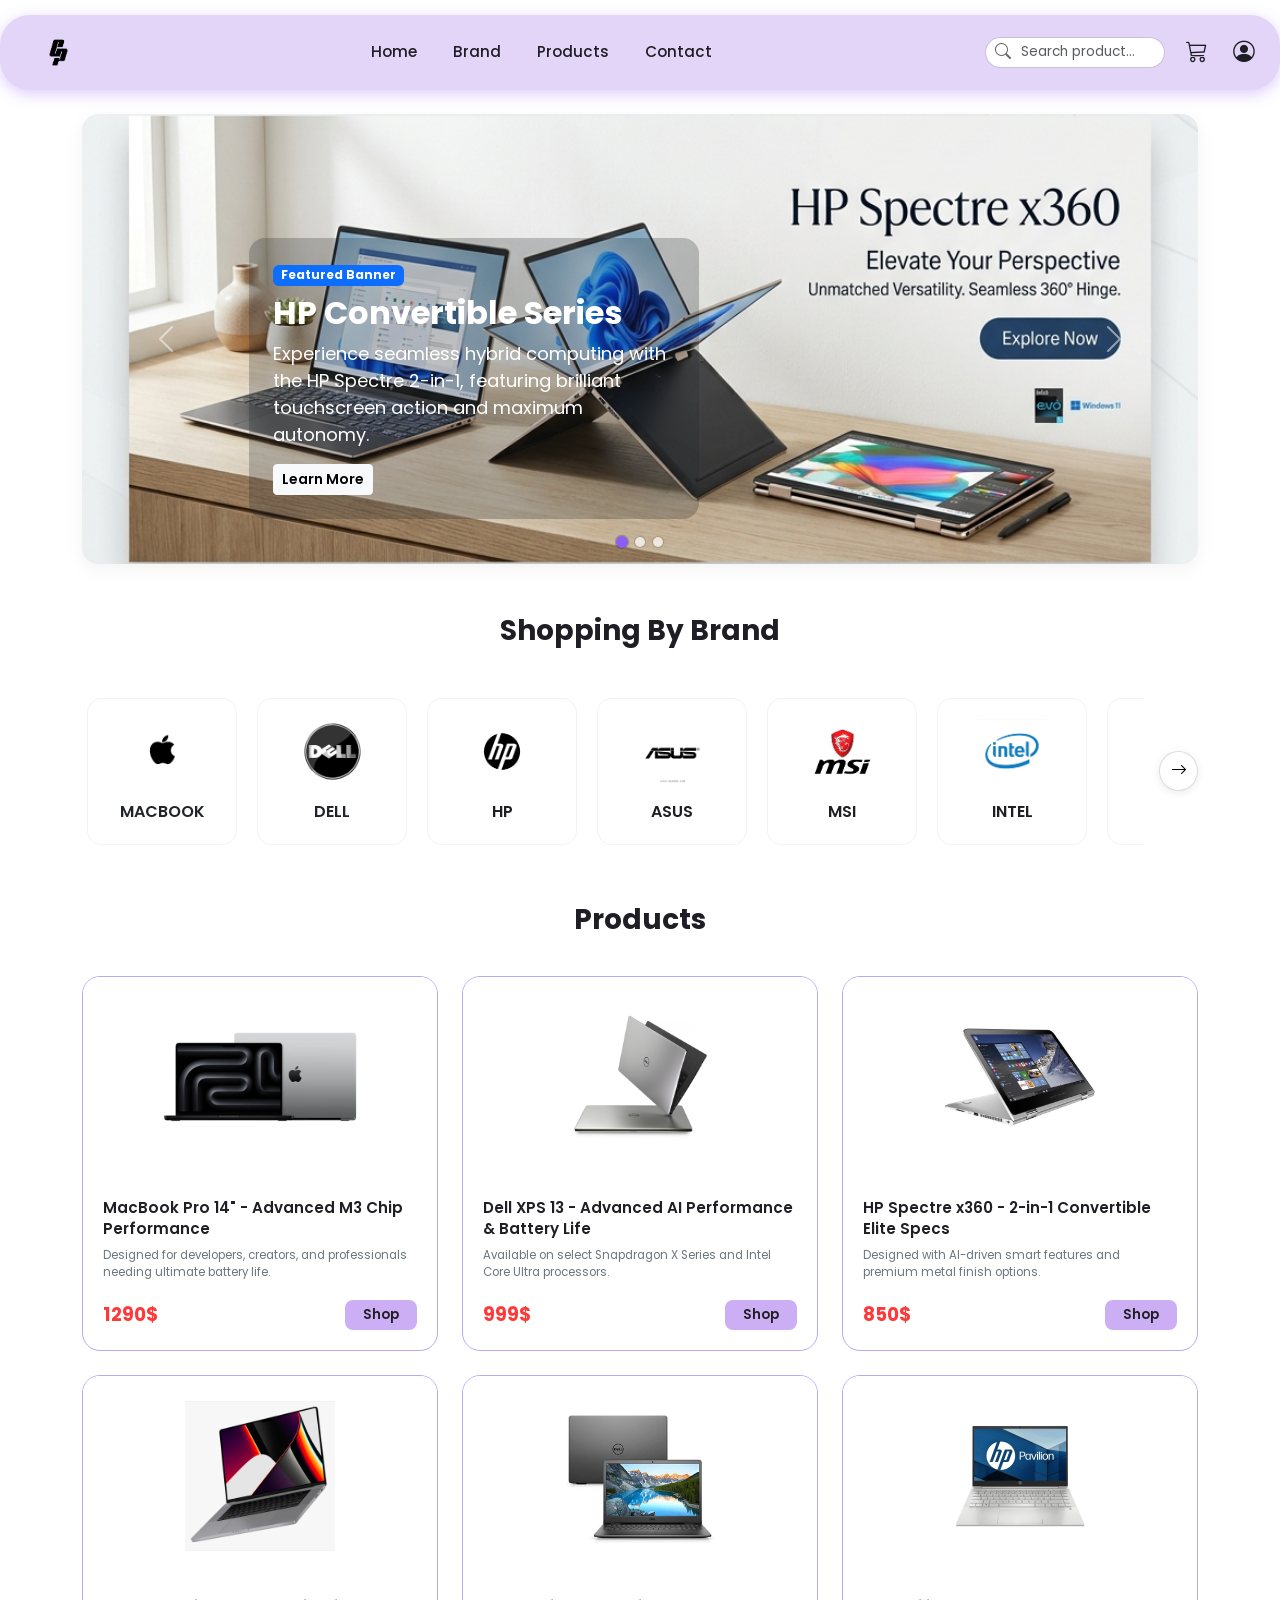
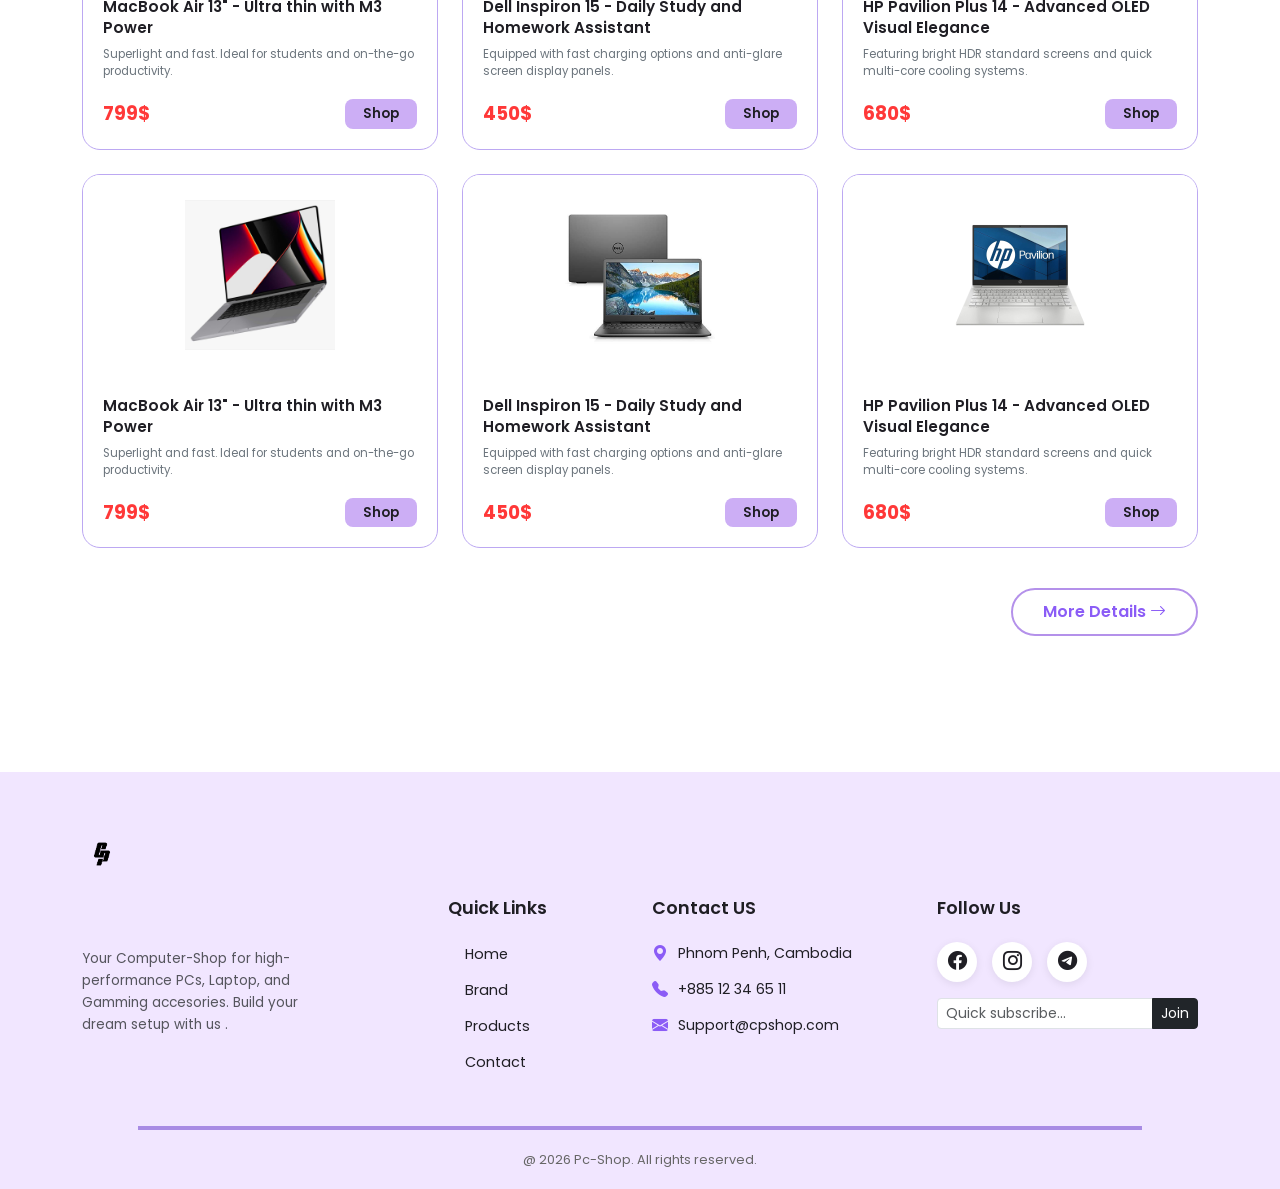
==== index.html @ ff24ab0b "frist update" ====
<!DOCTYPE html>
<html lang="en">
<head>
  <meta charset="UTF-8">
  <meta name="viewport" content="width=device-width, initial-scale=1.0">
  <title>CP-Shop </title>
  <!-- SEO Meta Tags -->
  <meta name="description" content="Shop high-performance MacBooks, Dell, and HP laptops at CP-Shop in Cambodia. Build your dream setup today with premium quality and delivery.">
  <link href="https://cdn.jsdelivr.net/npm/bootstrap@5.3.3/dist/css/bootstrap.min.css" rel="stylesheet">
  <link href="https://cdn.jsdelivr.net/npm/bootstrap-icons@1.11.3/font/bootstrap-icons.min.css" rel="stylesheet">
  <link rel="stylesheet" href="style.css">
</head>
<body>

  <!-- TOAST NOTIFICATION FOR SHOPPING CART -->
  <div id="cart-toast">💻 Item added to your cart!</div>

  <div class="container py-2">
    <header class="navbar navbar-expand-lg navbar-light custom-header fixed-top">
     <!-- Logo -->
     <a class="navbar-brand ms-3" href="index.html">
      <img src="images/logo.png" alt="CP-Shop Logo" width="45" height="45">
    </a>
        <!-- Responsive Toggle Button -->
        <button class="navbar-toggler" type="button" data-bs-toggle="collapse" data-bs-target="#navbarText" aria-controls="navbarText" aria-expanded="false" aria-label="Toggle navigation">
          <span class="navbar-toggler-icon"></span>
        </button>

        <!-- Navbar  -->
        <div class="collapse navbar-collapse justify-content-center" id="navbarText">
          <ul class="navbar-nav mb-2 mb-lg-0 gap-1">
            <li class="nav-item">
              <a class="nav-link active" aria-current="page" href="#" id="nav-home">Home</a>
            </li>
            <li class="nav-item">
              <a class="nav-link" href="#categories-section" id="nav-brand">Brand</a>
            </li>
            <li class="nav-item">
              <a class="nav-link" href="product-page.html" id="nav-products">Products</a>
            </li>
            <li class="nav-item">
              <a class="nav-link" href="contact.html" id="nav-contact">Contact</a>
            </li>
          </ul>
        </div>

        <div class="d-flex align-items-center gap-3">
          <div class="search-container d-none d-sm-block">
            <button class="search-icon-btn" aria-label="Submit Search">
              <i class="bi bi-search"></i>
            </button>
            <input type="text" class="form-control search-input" id="search-input" placeholder="Search product..." aria-label="Search">
          </div>
          

          <div class="icon-actions">
            <button class="action-btn" id="btn-cart" aria-label="Shopping Cart">
              <i class="bi bi-cart3"></i>
              <span id="cart-badge" class="cart-badge d-none">0</span>
            </button>
            
            <button class="action-btn" id="btn-profile" aria-label="User Profile">
              <i class="bi bi-person-circle"></i>
            </button>
          </div>
        </div>
      </div>
    </header>
  </div>

  <!-- HERO BANNER CAROUSEL -->
  <main class="container py-2">
    <section class="banner-section">
      <div id="heroCarousel" class="carousel slide" data-bs-ride="carousel" data-bs-interval="4000">
        <!-- Indictors -->
        <div class="carousel-indicators">
          <button type="button" data-bs-target="#heroCarousel" data-bs-slide-to="0" class="active" aria-current="true" aria-label="Slide 1"></button>
          <button type="button" data-bs-target="#heroCarousel" data-bs-slide-to="1" aria-label="Slide 2"></button>
          <button type="button" data-bs-target="#heroCarousel" data-bs-slide-to="2" aria-label="Slide 3"></button>
        </div>
        
        <!-- Slides -->
        <div class="carousel-inner">
          <div class="carousel-item active">
            <img src="images/banner_hp.png" class="d-block w-100" alt="HP Spectre Convertible Laptop Banner">
            <div class="carousel-caption d-none d-md-block text-start bg-dark bg-opacity-25 p-4 rounded-4" style="max-width: 450px; bottom: 10%;">
              <span class="badge bg-primary mb-2">Featured Banner</span>
              <h2 class="fw-bold">HP Convertible Series</h2>
              <p>Experience seamless hybrid computing with the HP Spectre 2-in-1, featuring brilliant touchscreen action and maximum autonomy.</p>
              <a href="#products-section" class="btn btn-light btn-sm fw-semibold">Learn More</a>
            </div>
          </div>
          <div class="carousel-item">
            <img src="images/banner_macbook.jpg" class="d-block w-100 bg-light" alt="Apple MacBook Pro Banner">
            <div class="carousel-caption d-none d-md-block text-start bg-dark bg-opacity-25 p-4 rounded-4" style="max-width: 450px; left: 10%; bottom: 10%;">
              <span class="badge bg-primary mb-2">Creative Powerhouse</span>
              <h2 class="fw-bold">MacBook Pro M3</h2>
              <p>Built for elite coding performance, machine learning, and breathtaking visual fidelity in graphic design workspaces.</p>
              <a href="#products-section" class="btn btn-light btn-sm fw-semibold">Browse Models</a>
            </div>
          </div>
          <div class="carousel-item">
            <img src="images/banner_dell.jpg" class="d-block w-100 bg-light" alt="Dell XPS Premium Banner">
            <div class="carousel-caption d-none d-md-block text-start bg-dark bg-opacity-25 p-4 rounded-4" style="max-width: 450px; left: 10%; bottom: 10%;">
              <span class="badge bg-primary mb-2">Business Excellence</span>
              <h2 class="fw-bold">Dell XPS Advanced</h2>
              <p>InfinityEdge screens, elite aluminum chassis construction, and security keys optimized for fast corporate management workloads.</p>
              <a href="#products-section" class="btn btn-light btn-sm fw-semibold">Explore Dell</a>
            </div>
          </div>
        </div>
        
        <!-- Controls -->
        <button class="carousel-control-prev" type="button" data-bs-target="#heroCarousel" data-bs-slide="prev">
          <span class="carousel-control-prev-icon" aria-hidden="true"></span>
          <span class="visually-hidden">Previous</span>
        </button>
        <button class="carousel-control-next" type="button" data-bs-target="#heroCarousel" data-bs-slide="next">
          <span class="carousel-control-next-icon" aria-hidden="true"></span>
          <span class="visually-hidden">Next</span>
        </button>
      </div>
    </section>

    <!-- SHOP BY CATEGORY SECTION -->
    <section class="my-5" id="categories-section">
      <h3 class="section-title">Shopping By Brand</h3>
      
      <div class="d-flex align-items-center justify-content-between position-relative">
        <div class="categories-container w-100" id="categories-container">
          <a href="macbook.html" class="text-decoration-none text-dark">
            <div class="category-card" data-category="macbook" id="category-macbook">
                <img src="images/maclogo.jpg" alt="MacBook Category">
                <div class="fw-semibold mt-1">MACBOOK</div>
            </div>
          </a>
          
          <a href="dell.html" class="text-decoration-none text-dark">
          <div class="category-card" data-category="dell" id="category-dell">
            <img src="images/delllogo.jpg" alt="Dell Category">
            <div class="fw-semibold mt-1">DELL</div>
          </div>
          </a>

          
          <div class="category-card" data-category="hp" id="category-hp">
            <img src="images/hplogo.jpg" alt="HP Category">
            <div class="fw-semibold mt-1">HP</div>
          </div>
          <div class="category-card" data-category="dell" id="category-dell">
            <img src="images/asuslogo.jpg" alt="Dell Category">
            <div class="fw-semibold mt-1">ASUS</div>
          </div>
          <div class="category-card" data-category="hp" id="category-hp">
            <img src="images/msilogo.jpg" alt="HP Category">
            <div class="fw-semibold mt-1">MSI</div>
          </div>
          <div class="category-card" data-category="dell" id="category-dell">
            <img src="images/intellogo.jpg" alt="Dell Category">
            <div class="fw-semibold mt-1">INTEL</div>
          </div>
          <div class="category-card" data-category="hp" id="category-hp">
            <img src="images/lenovologo.jpg" alt="HP Category">
            <div class="fw-semibold mt-1">LENOVO</div>
          </div >
          <div class="category-card" data-category="hp" id="category-hp">
            <img src="images/acerlogo.jpg" alt="HP Category">
            <div class="fw-semibold mt-1">ACER</div>
          </div >
        </div>

        <button class="scroll-arrow-btn ms-3" id="scroll-right-btn" aria-label="Scroll Categories Right">
          <i class="bi bi-arrow-right"></i>
        </button>
      </div>
    </section>

    <!-- PRODUCTS  SECTION -->
    <section class="my-5" id="products-section">

    <a href="product-page.html" class="section-title-link">
        <h3 class="section-title">Products</h3>
    </a>

      <!-- Search Input for Mobile (displays block in mobile, hidden in desktop navbar) -->
      <div class="mb-4 d-block d-sm-none">
        <div class="input-group">
          <span class="input-group-text"><i class="bi bi-search"></i></span>
          <input type="text" class="form-control" id="search-input-mobile" placeholder="Search product brand..." aria-label="Search Mobile">
        </div>
      </div>

      <div class="row" id="products-grid">
      </div>

    
      <div class="d-flex justify-content-end mt-3">
        <a href="product-page.html" class="more-detail-btn text-decoration-none">
          More Details <i class="bi bi-arrow-right"></i>
        </a>
      </div>

    </section>
  </main>

  <!-- FOOTER -->
  <footer class="custom-footer" id="footer-section">
    <div class="container">
      <div class="row g-4">
        <a class="navbar-brand fw-bold fs-3" href="#">
          <img src="images/logo.png" width="40" alt="Logo">
      </a>
        <div class="col-12 col-md-6 col-lg-3">
          <div class="footer-logo">
            <svg width="28" height="28" viewBox="0 0 32 32" class="brand-logo-img" style="color: #000;">

          </div>
          <p class="footer-description">
            Your Computer-Shop for high-performance PCs, Laptop, and Gamming accesories. Build your dream setup with us .
          </p>
        </div>

        <!-- Quick Links -->
        <div class="col-12 col-sm-4 col-md-2 col-lg-3 text-lg-center">
          <h4 class="footer-heading">Quick Links</h4>
          <ul class="footer-links d-inline-block text-start">
            <li><a href="#" id="foot-home">Home</a></li>
            <li><a href="#categories-section" id="foot-brand">Brand</a></li>
            <li><a href="#products-section" id="foot-products">Products</a></li>
            <li><a href="contact.html" id="foot-contact">Contact</a></li>
          </ul>
        </div>

        <!-- Contact US details -->
        <div class="col-12 col-sm-8 col-md-4 col-lg-3">
          <h4 class="footer-heading">Contact US</h4>
          <ul class="contact-info">
            <li>
              <i class="bi bi-geo-alt-fill"></i>
              <span>Phnom Penh, Cambodia</span>
            </li>
            <li>
              <i class="bi bi-telephone-fill"></i>
              <span>+885 12 34 65 11</span>
            </li>
            <li>
              <i class="bi bi-envelope-fill"></i>
              <span>Support@cpshop.com</span>
            </li>
          </ul>
        </div>

        <!-- Follow Us handles / newsletter -->
        <div class="col-12 col-md-6 col-lg-3">
          <h4 class="footer-heading">Follow Us</h4>
          <div class="social-icons-wrapper mb-3">
            <a href="https://khmersamnang.com/" target="_blank" class="social-icon-btn" aria-label="Link to Facebook">
              <i class="bi bi-facebook"></i>
            </a>
            <a href="https://instagram.com" target="_blank" class="social-icon-btn" aria-label="Link to Instagram">
              <i class="bi bi-instagram"></i>
            </a>
            <a href="https://telegram.org" target="_blank" class="social-icon-btn" aria-label="Link to Telegram">
              <i class="bi bi-telegram"></i>
            </a>
          </div>
          <form id="contact-form" class="mt-3">
            <label for="newsletter-email" class="form-label d-none">Email Address</label>
            <div class="input-group input-group-sm">
              <input type="email" id="newsletter-email" class="form-control" placeholder="Quick subscribe..." required>
              <button class="btn btn-dark" type="submit">Join</button>
            </div>
          </form>
        </div>
      </div>

      <!-- Footer Purple Divider Line -->
      <hr class="footer-thick-divider">
      <div class="row">
        <div class="col-12 text-center">
          <p class="footer-copyright mb-0">@ 2026 Pc-Shop. All rights reserved.</p>
        </div>
      </div>
    </div>
  </footer>

  <!-- Bootstrap 5 JS Bundle -->
  <script src="https://cdn.jsdelivr.net/npm/bootstrap@5.3.3/dist/js/bootstrap.bundle.min.js"></script>
  
  <!-- Custom JS Script (Separation of Concerns) -->
  <script src="js/script.js"></script>
  
  <!-- Mobile Search Link Script -->
  <script>
    // Sync mobile search with main search
    const mobileSearch = document.getElementById("search-input-mobile");
    if (mobileSearch) {
      mobileSearch.addEventListener("input", (e) => {
        const value = e.target.value;
        const mainSel = document.getElementById("search-input");
        mainSel.value = value;
        // Trigger event
        const event = new Event('input', { bubbles: true });
        mainSel.dispatchEvent(event);
      });
    }
  </script>
</body>
</html>
---- style.css ----
/* Google Fonts Import for Premium Typography */
@import url('https://fonts.googleapis.com/css2?family=Poppins:wght@300;400;500;600;700&display=swap');

:root {
  --primary-purple: #8b5cf6;
  --header-bg: #e2d5f8;
  --bg-lavender: #f4eeff;
  --card-border-purple: #bca8f2;
  --btn-purple: #ccaef5;
  --btn-purple-hover: #b491ea;
  --text-dark: #1f1e24;
  --price-red: #ff3838;
  --body-bg: #ffffff;
  --transition: all 0.3s cubic-bezier(0.25, 0.8, 0.25, 1);
}

body {
  font-family: 'Poppins', sans-serif;
  color: var(--text-dark);
  background-color: var(--body-bg);
  overflow-x: hidden;
  padding-top: 90px;
 
}

/*  Selection Highlight */
::selection {
  background-color: var(--header-bg);
  color: var(--text-dark);
}

.brand-link:hover .brand-logo-img {
  transform: rotate(-10deg) scale(1.1);
}

/* Navbar Custom Header */
.custom-header {
  background-color: var(--header-bg) !important;
  border-radius: 30px;
  margin: 15px auto;
  padding: 10px 20px;
  box-shadow: 0 4px 15px rgba(139, 92, 246, 0.3);
}

.navbar-nav .nav-link {
  color: var(--text-dark) !important;
  font-weight: 500;
  font-size: 0.95rem;
  padding: 8px 16px !important;
  border-radius: 8px;
  transition: var(--transition);
}

.navbar-nav .nav-link:hover {
  background-color: rgba(255, 255, 255, 0.4);
  transform: translateY(-2px);
  border-radius: 30px;
}

/* Navbar Interactive Actions */
.search-container {
  position: relative;
  max-width: 180px;
}

.search-input {
  border-radius: 20px;
  padding: 4px 15px 4px 35px;
  font-size: 0.85rem;
  border: 1px solid rgba(0, 0, 0, 0.1);
  background-color: #fff;
  transition: var(--transition);
}

.search-input:focus {
  outline: none;
  box-shadow: 0 0 0 3px rgba(139, 92, 246, 0.2);
  border-color: var(--primary-purple);
  max-width: 220px;
}

.search-icon-btn {
  position: absolute;
  left: 10px;
  top: 50%;
  transform: translateY(-50%);
  border: none;
  background: none;
  padding: 0;
  color: #666;
}

.icon-actions {
  display: flex;
  align-items: center;
  gap: 15px;
}

.action-btn {
  color: var(--text-dark);
  font-size: 1.35rem;
  padding: 5px;
  background: none;
  border: none;
  transition: var(--transition);
  position: relative;
}

.action-btn:hover {
  color: var(--primary-purple);
  transform: scale(1.15);
}

/* Scroll Arrow Button */
.scroll-arrow-btn {
  background: white;
  border: 1px solid #ddd;
  width: 40px;
  height: 40px;
  border-radius: 50%;
  display: flex;
  align-items: center;
  justify-content: center;
  cursor: pointer;
  transition: var(--transition);
  box-shadow: 0 2px 8px rgba(0,0,0,0.08);
}

.scroll-arrow-btn:hover {
  background: var(--primary-purple);
  color: white;
  border-color: var(--primary-purple);
  transform: scale(1.1);
}

/* Badge for Cart Count */
.cart-badge {
  position: absolute;
  top: -2px;
  right: -2px;
  background-color: var(--price-red);
  color: white;
  font-size: 0.65rem;
  font-weight: bold;
  padding: 2px 5px;
  border-radius: 50%;
  min-width: 15px;
  text-align: center;
}

/* Category Grid & Slider */
.categories-container {
  display: flex;
  align-items: center;
  gap: 20px;
  overflow-x: auto;
  padding: 10px 5px;
  scrollbar-width: thin;
  scrollbar-color: var(--card-border-purple) transparent;
}

/* Style the Scrollbar for Webkit browsers */
.categories-container::-webkit-scrollbar {
  height: 6px;
}

.categories-container::-webkit-scrollbar-thumb {
  background-color: var(--card-border-purple);
  border-radius: 10px;
}

.category-card {
  min-width: 150px;
  flex: 0 0 auto;
  border: 1px solid rgba(0, 0, 0, 0.05);
  border-radius: 15px;
  padding: 20px 10px;
  text-align: center;
  background-color: #fff;
  cursor: pointer;
  transition: var(--transition);
}

.category-card img {
  width: 90px;
  height: 65px;
  object-fit: contain;
  margin-bottom: 12px;
  transition: var(--transition);
}

.category-card:hover {
  transform: translateY(-8px);
  box-shadow: 0 8px 20px rgba(139, 92, 246, 0.12);
}

.category-card:hover img {
  transform: scale(1.1);
}

/* Highlight Active category */
.category-card.active {
  background-color: var(--bg-lavender);
  border-color: var(--card-border-purple);
}

/* Scroll Arrow Button */
.scroll-arrow-btn {
  background: white;
  border: 1px solid #ddd;
  width: 40px;
  height: 40px;
  border-radius: 50%;
  display: flex;
  align-items: center;
  justify-content: center;
  cursor: pointer;
  transition: var(--transition);
  box-shadow: 0 2px 8px rgba(0,0,0,0.08);
}

.scroll-arrow-btn:hover {
  background: var(--primary-purple);
  color: white;
  border-color: var(--primary-purple);
  transform: scale(1.1);
}

/* Product Section Header */
.section-title {
  font-weight: 700;
  text-align: center;
  margin-bottom: 40px;
  position: relative;
}

/* Product Cards */
.product-card {
  border: 1.5px solid var(--card-border-purple);
  border-radius: 18px;
  overflow: hidden;
  background-color: #fff;
  transition: var(--transition);
  height: 100%;
  display: flex;
  flex-direction: column;
}

.product-card:hover {
  transform: translateY(-10px);
  box-shadow: 0 10px 25px rgba(139, 92, 246, 0.15);
}

.product-img-wrapper {
  padding: 25px;
  background-color: #fff;
  display: flex;
  justify-content: center;
  align-items: center;
  height: 200px;
}

.product-img-wrapper img {
  max-width: 100%;
  max-height: 100%;
  object-fit: contain;
  transition: var(--transition);
}

.product-card:hover .product-img-wrapper img {
  transform: scale(1.08);
}

.product-info {
  padding: 20px;
  display: flex;
  flex-direction: column;
  flex-grow: 1;
}

.product-title {
  font-size: 0.95rem;
  font-weight: 600;
  line-height: 1.4;
  margin-bottom: 8px;
  height: 42px; /* standard height to align text lines */
  overflow: hidden;
  display: -webkit-box;
  -webkit-line-clamp: 2;
  -webkit-box-orient: vertical;
}

.product-subtext {
  font-size: 0.72rem;
  color: #6c757d;
  margin-bottom: 15px;
  height: 38px;
  overflow: hidden;
  display: -webkit-box;
  -webkit-line-clamp: 2;
  -webkit-box-orient: vertical;
}

.product-footer {
  margin-top: auto;
  display: flex;
  justify-content: space-between;
  align-items: center;
}

.product-price {
  color: var(--price-red);
  font-weight: 700;
  font-size: 1.15rem;
}

.shop-btn {
  background-color: var(--btn-purple);
  color: var(--text-dark);
  font-weight: 600;
  font-size: 0.82rem;
  padding: 5px 18px;
  border-radius: 8px;
  border: none;
  transition: var(--transition);
}

.shop-btn:hover {
  background-color: var(--btn-purple-hover);
  transform: translateY(-2px);
}

/* Footer Section */
.custom-footer {
  background-color: #f1e6ff !important;
  color: var(--text-dark);
  padding: 60px 0 20px 0;
  margin-top: 80px;
}

.footer-logo {
  font-weight: 700;
  font-size: 1.4rem;
  display: inline-flex;
  align-items: center;
  gap: 10px;
}

.footer-description {
  font-size: 0.85rem;
  color: #55555d;
  margin-top: 15px;
  line-height: 1.6;
}

.footer-heading {
  font-weight: 600;
  font-size: 1.1rem;
  margin-bottom: 22px;
}

.footer-links {
  list-style: none;
  padding: 0;
  margin: 0;
}

.footer-links li {
  margin-bottom: 12px;
}

.footer-links a {
  text-decoration: none;
  color: var(--text-dark);
  font-size: 0.9rem;
  transition: var(--transition);
}

.footer-links a:hover {
  color: var(--primary-purple);
  padding-left: 5px;
}

.contact-info {
  list-style: none;
  padding: 0;
  margin: 0;
}

.contact-info li {
  font-size: 0.88rem;
  margin-bottom: 12px;
  display: flex;
  align-items: center;
  gap: 10px;
}

.contact-info i {
  color: var(--primary-purple);
  font-size: 1rem;
}

.social-icons-wrapper {
  display: flex;
  gap: 15px;
}

.social-icon-btn {
  width: 40px;
  height: 40px;
  border-radius: 50%;
  background-color: #fff;
  display: flex;
  align-items: center;
  justify-content: center;
  color: var(--text-dark);
  font-size: 1.2rem;
  box-shadow: 0 2px 8px rgba(0, 0, 0, 0.08);
  transition: var(--transition);
}

.social-icon-btn:hover {
  background-color: var(--primary-purple);
  color: white;
  transform: translateY(-4px) rotate(8deg);
}

.footer-thick-divider {
  border-top: 4px solid #a88be4;
  opacity: 1;
  margin: 40px auto 20px auto;
  max-width: 90%;
}

.footer-copyright {
  font-size: 0.8rem;
  color: #666;
  text-align: center;
}

/* Carousel Banner Styling */
.banner-section {
  margin-bottom: 50px;
}

.carousel {
  border-radius: 16px;
  overflow: hidden;
  box-shadow: 0 5px 20px rgba(0, 0, 0, 0.05);
}

.carousel-item img {
  height: 450px;
  object-fit: cover;
}

.carousel-indicators [data-bs-target] {
  width: 10px;
  height: 10px;
  border-radius: 50%;
  background-color: #ffffff;
  opacity: 0.7;
  border: 1px solid rgba(0,0,0,0.2);
}

.carousel-indicators .active {
  opacity: 1;
  background-color: var(--primary-purple);
  transform: scale(1.2);
}

/* Custom CSS notification popup */
#cart-toast {
  position: fixed;
  bottom: 25px;
  right: 25px;
  z-index: 1050;
  display: none;
  background-color: var(--text-dark);
  color: white;
  padding: 12px 24px;
  border-radius: 8px;
  box-shadow: 0 4px 15px rgba(0,0,0,0.25);
  font-weight: 500;
  animation: slideIn 0.3s ease-out;
}

@keyframes slideIn {
  from {
    transform: translateY(100px);
    opacity: 0;
  }
  to {
    transform: translateY(0);
    opacity: 1;
  }
}
/* link on index page to product page  */
.section-title-link {
  text-decoration: none;
  color: inherit;
}

.section-title-link:hover .section-title {
  color: var(--primary-purple);
  transition: 0.3s;
  cursor: pointer;
}

/* Botton more detail */
.more-detail-btn{
  display: inline-block;
  padding: 10px 30px;
  border: 2px solid var(--btn-purple-hover);
  border-radius: 50px;
  background: #fff;
  color: var(--primary-purple);
  font-size: 16px;
  font-weight: 600;
  text-decoration: none;
  transition: all 0.3s ease;
  cursor: pointer;

}

.more-detail-btn:hover{
  background: var(--card-border-purple);
  color: #fff;
  transform: translateY(-2px);

}



.text-danger {
  color: #ff5a5f !important;
}

p {
  font-size: 18px;
}

a {
  text-decoration: none;
}

.bi-facebook:hover,
.bi-instagram:hover,
.bi-telegram:hover {
  color: #ff5a5f;
}
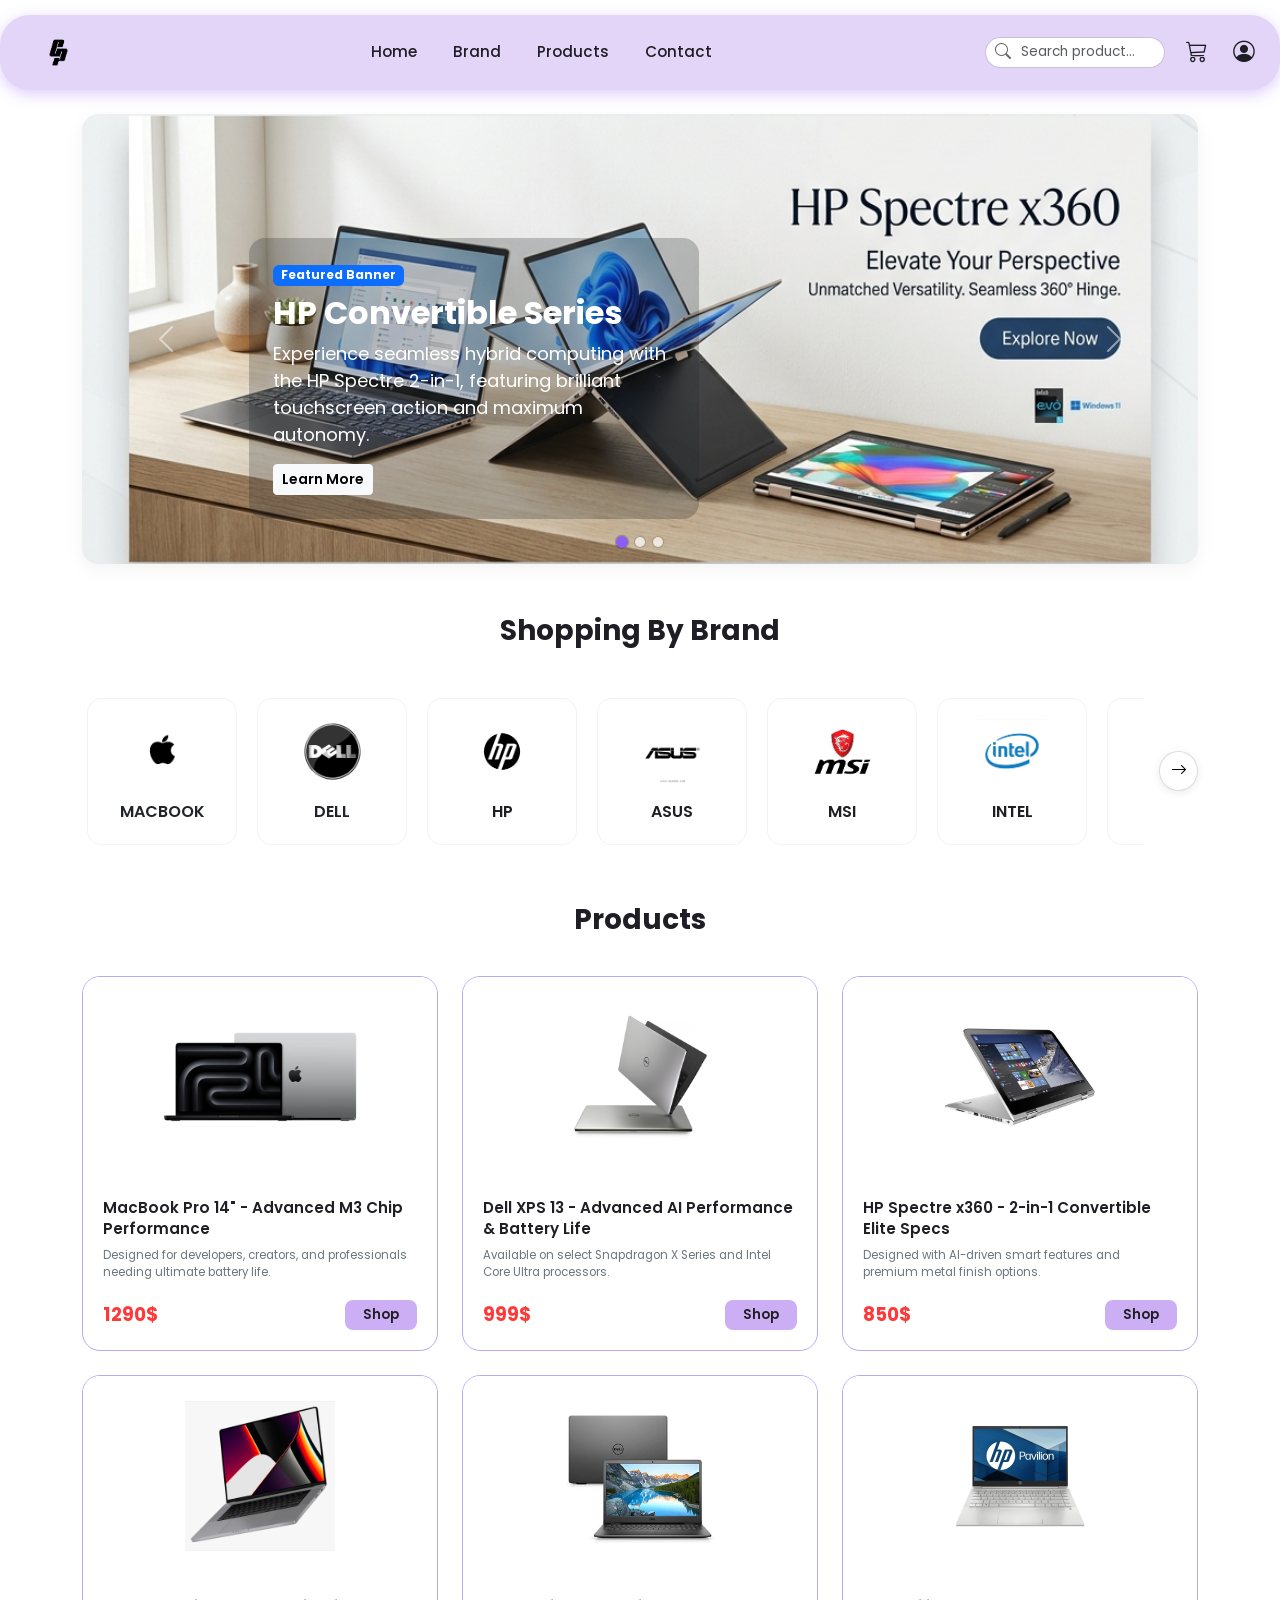
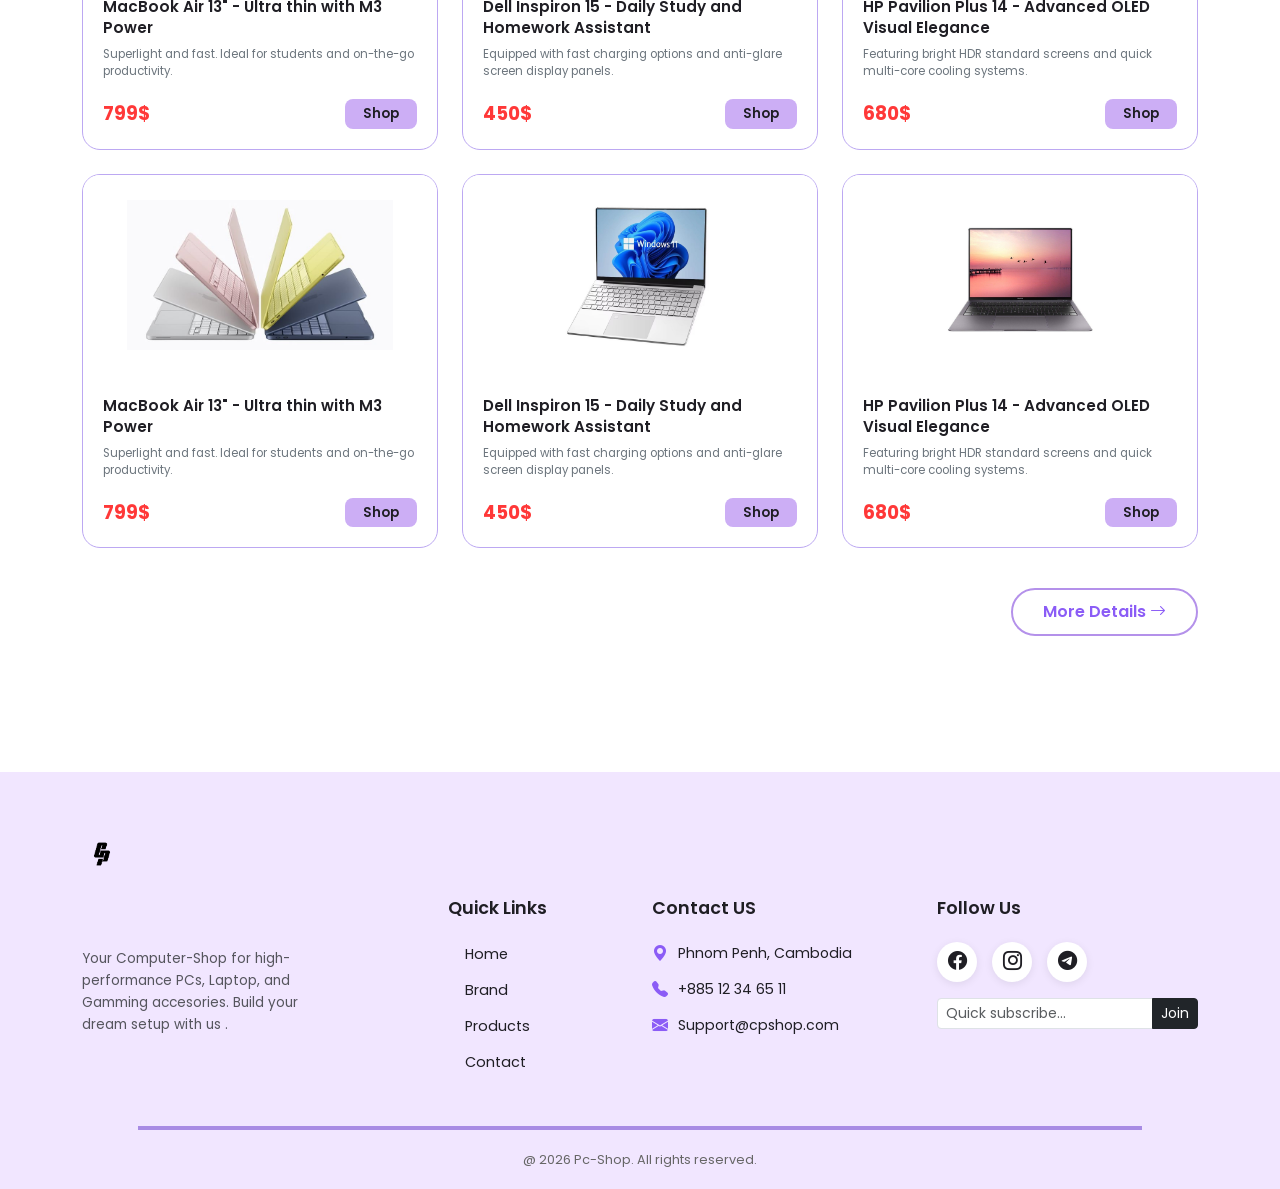
==== commit 56d0be34: "update" ====
--- a/index.html
+++ b/index.html
@@ -286,8 +286,7 @@
 
   <!-- Bootstrap 5 JS Bundle -->
   <script src="https://cdn.jsdelivr.net/npm/bootstrap@5.3.3/dist/js/bootstrap.bundle.min.js"></script>
-  
-  <!-- Custom JS Script (Separation of Concerns) -->
+  <script src="js/cart.js"></script>
   <script src="js/script.js"></script>
   
   <!-- Mobile Search Link Script -->
--- a/style.css
+++ b/style.css
@@ -530,8 +530,6 @@
 
 }
 
-
-
 .text-danger {
   color: #ff5a5f !important;
 }
@@ -549,3 +547,167 @@
 .bi-telegram:hover {
   color: #ff5a5f;
 }
+
+/* Shopping Cart UX/UI  */
+.btn-outline-checkout {
+  border: 2px solid var(--primary-purple) !important;
+  color: var(--primary-purple) !important;
+  background-color: transparent !important;
+  font-weight: 500;
+  border-radius: 50px;
+  font-size: 1.1rem;
+  transition: var(--transition);
+}
+
+.btn-outline-checkout:hover {
+  background-color: var(--primary-purple) !important;
+  color: #fff !important;
+  transform: translateY(-2px);
+  box-shadow: 0 4px 15px rgba(139, 92, 246, 0.25);
+}
+
+.btn-qty {
+  width: 28px;
+  height: 28px;
+  border-radius: 50%;
+  border: 1px solid rgba(0, 0, 0, 0.12) !important;
+  background-color: #fff;
+  color: var(--text-dark);
+  display: inline-flex;
+  align-items: center;
+  justify-content: center;
+  font-size: 0.9rem;
+  line-height: 1;
+  cursor: pointer;
+  transition: var(--transition);
+}
+
+.btn-qty:hover {
+  background-color: var(--bg-lavender);
+  border-color: var(--card-border-purple) !important;
+  color: var(--primary-purple);
+}
+
+.cart-item {
+  transition: var(--transition);
+}
+
+.cart-item:hover {
+  background-color: rgba(139, 92, 246, 0.02);
+}
+
+.bi-trash3 {
+  transition: var(--transition);
+}
+
+.bi-trash3:hover {
+  color: #ff3838 !important;
+  transform: scale(1.18);
+}
+
+/* Checkout Success Modal Styles */
+.checkout-modal-overlay {
+  position: fixed;
+  top: 0;
+  left: 0;
+  width: 100vw;
+  height: 100vh;
+  background-color: rgba(0, 0, 0, 0.6);
+  backdrop-filter: blur(4px);
+  display: flex;
+  align-items: center;
+  justify-content: center;
+  z-index: 1100;
+  opacity: 0;
+  pointer-events: none;
+  transition: opacity 0.3s ease;
+}
+
+.checkout-modal-overlay.show {
+  opacity: 1;
+  pointer-events: auto;
+}
+
+.checkout-modal-card {
+  background-color: #fff;
+  width: 90%;
+  max-width: 380px;
+  padding: 40px 30px;
+  border-radius: 30px;
+  box-shadow: 0 10px 30px rgba(0, 0, 0, 0.15);
+  text-align: center;
+  transform: translateY(30px);
+  transition: transform 0.3s ease;
+}
+
+.checkout-modal-overlay.show .checkout-modal-card {
+  transform: translateY(0);
+}
+
+.success-icon-wrapper {
+  display: flex;
+  justify-content: center;
+  margin-bottom: 25px;
+}
+
+.success-icon-outer {
+  width: 120px;
+  height: 120px;
+  border-radius: 50%;
+  background-color: #e2e8f0; /* light grey outer ring */
+  display: flex;
+  align-items: center;
+  justify-content: center;
+}
+
+.success-icon-inner {
+  width: 106px;
+  height: 106px;
+  border-radius: 50%;
+  background-color: #38a169; /* green circle */
+  display: flex;
+  align-items: center;
+  justify-content: center;
+  color: white;
+  font-size: 3.5rem;
+  line-height: 1;
+}
+
+.checkout-modal-title {
+  font-size: 1.4rem;
+  font-weight: 700;
+  color: #1f1e24;
+  margin-bottom: 12px;
+  font-family: 'Poppins', sans-serif;
+  letter-spacing: 0.5px;
+}
+
+.checkout-modal-desc {
+  font-size: 0.95rem;
+  color: #4a5568;
+  line-height: 1.5;
+  margin-bottom: 35px;
+  font-family: 'Poppins', sans-serif;
+}
+
+.btn-back-home {
+  width: 100%;
+  background-color: #ffeb3b; /* bright yellow */
+  color: #000;
+  border: none;
+  border-radius: 8px;
+  padding: 12px;
+  font-weight: 700;
+  font-size: 1.05rem;
+  transition: var(--transition);
+  font-family: 'Poppins', sans-serif;
+}
+
+.btn-back-home:hover {
+  background-color: #fdd835; /* slightly darker yellow on hover */
+  transform: translateY(-2px);
+  box-shadow: 0 4px 12px rgba(253, 216, 53, 0.3);
+}
+
+
+
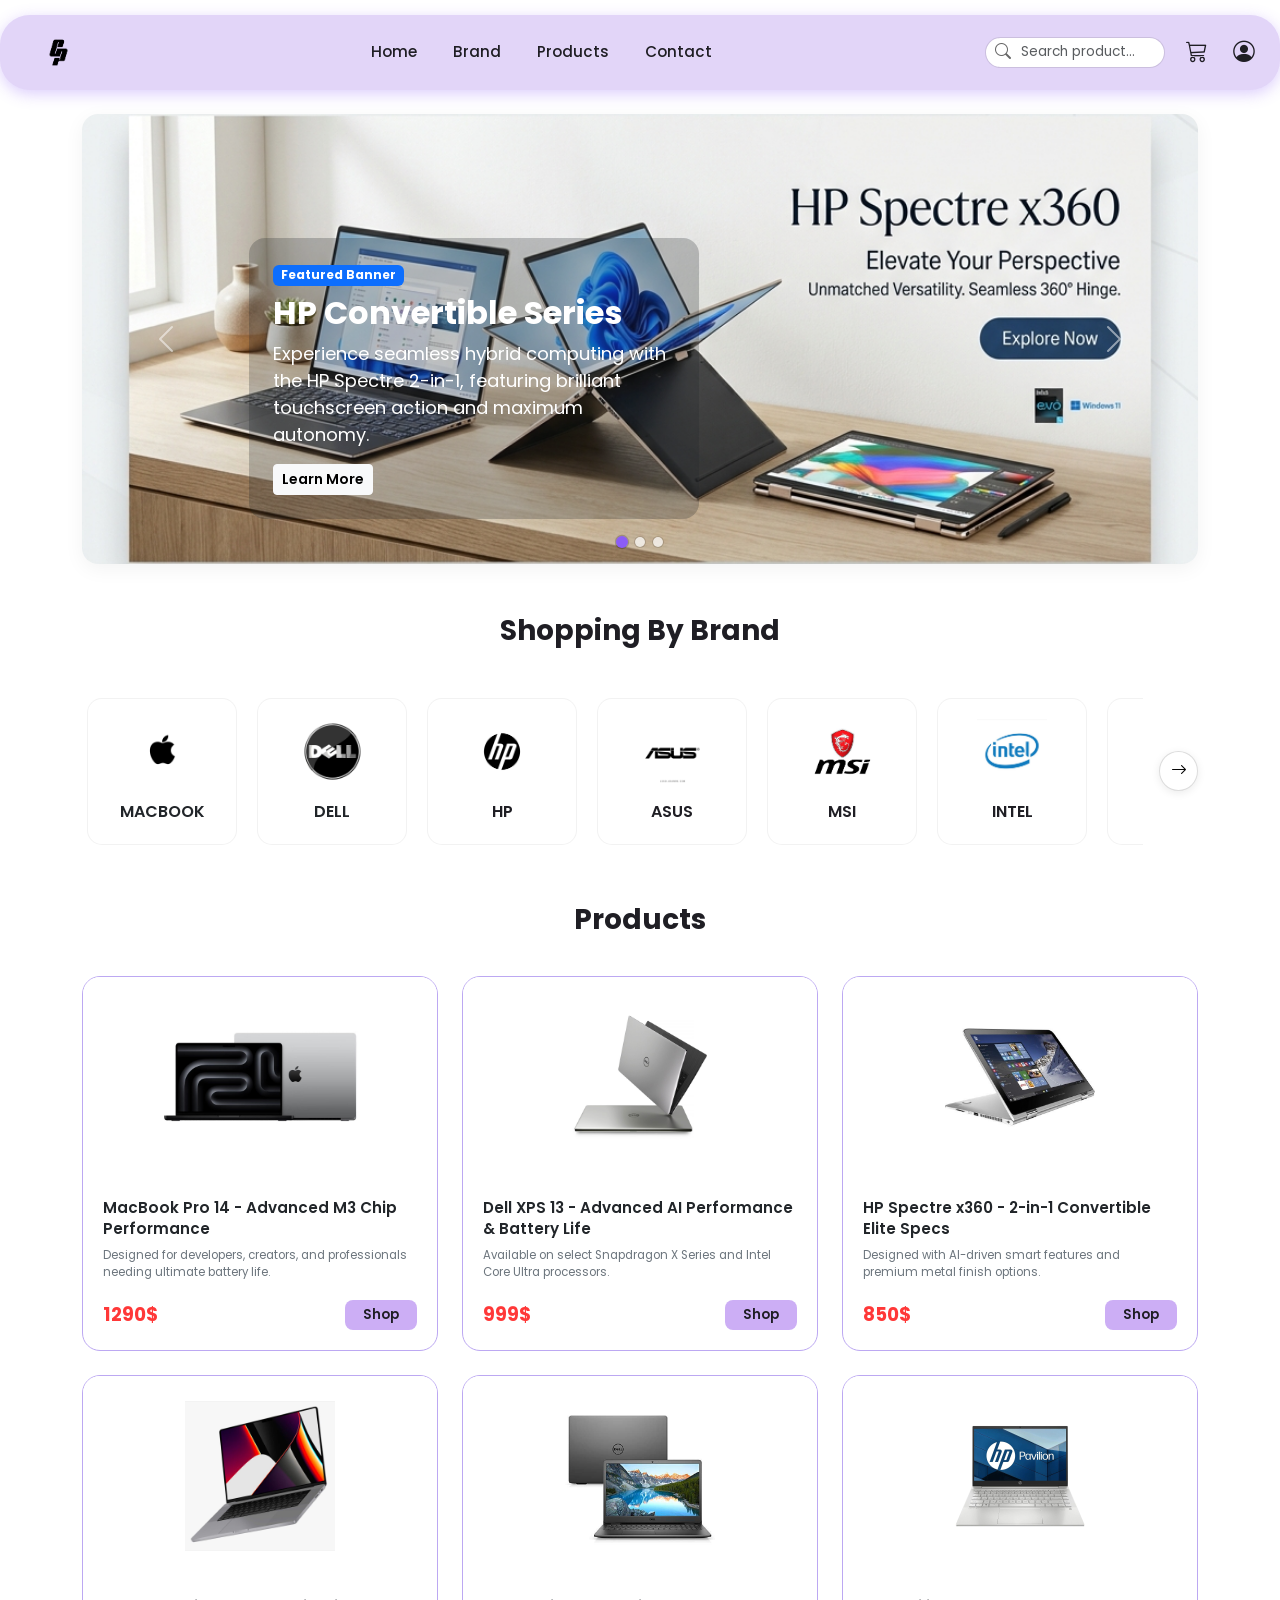
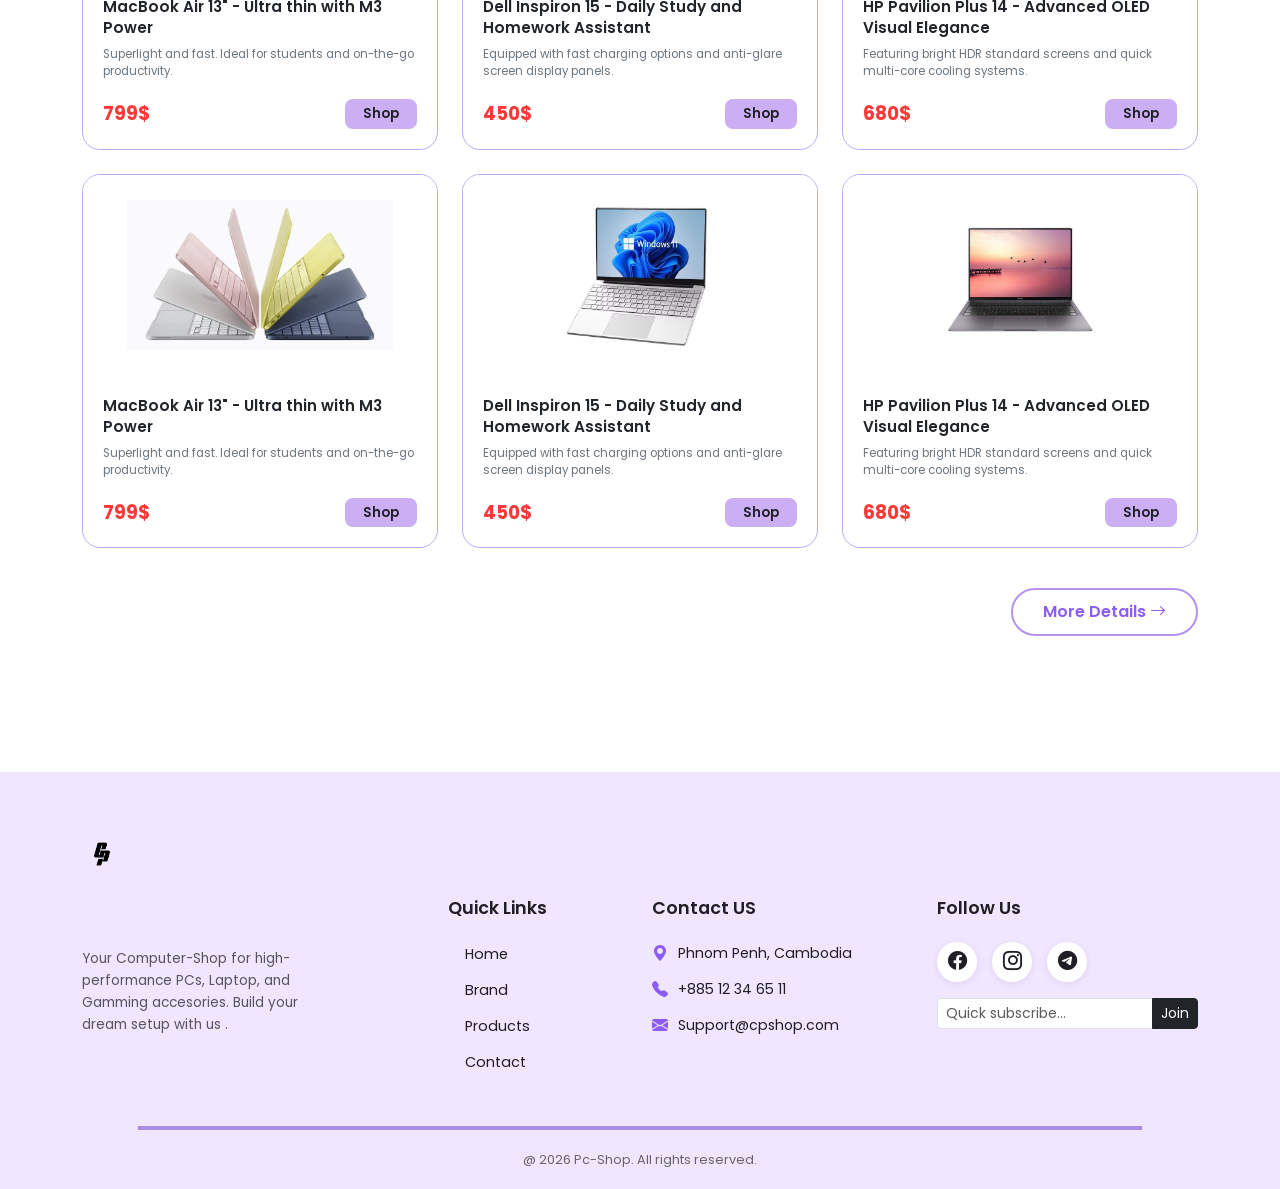
==== commit 66e856f0: "update dell and macbook js" ====
--- a/index.html
+++ b/index.html
@@ -143,28 +143,28 @@
           </a>
 
           
-          <div class="category-card" data-category="hp" id="category-hp">
+          <div class="category-card category-disabled" data-category="hp" id="category-hp-2">
             <img src="images/hplogo.jpg" alt="HP Category">
             <div class="fw-semibold mt-1">HP</div>
           </div>
-          <div class="category-card" data-category="dell" id="category-dell">
-            <img src="images/asuslogo.jpg" alt="Dell Category">
+          <div class="category-card category-disabled" data-category="asus" id="category-asus">
+            <img src="images/asuslogo.jpg" alt="Asus Category">
             <div class="fw-semibold mt-1">ASUS</div>
           </div>
-          <div class="category-card" data-category="hp" id="category-hp">
-            <img src="images/msilogo.jpg" alt="HP Category">
+          <div class="category-card category-disabled" data-category="msi" id="category-msi">
+            <img src="images/msilogo.jpg" alt="MSI Category">
             <div class="fw-semibold mt-1">MSI</div>
           </div>
-          <div class="category-card" data-category="dell" id="category-dell">
-            <img src="images/intellogo.jpg" alt="Dell Category">
+          <div class="category-card category-disabled" data-category="intel" id="category-intel">
+            <img src="images/intellogo.jpg" alt="Intel Category">
             <div class="fw-semibold mt-1">INTEL</div>
           </div>
-          <div class="category-card" data-category="hp" id="category-hp">
-            <img src="images/lenovologo.jpg" alt="HP Category">
+          <div class="category-card category-disabled" data-category="lenovo" id="category-lenovo">
+            <img src="images/lenovologo.jpg" alt="Lenovo Category">
             <div class="fw-semibold mt-1">LENOVO</div>
           </div >
-          <div class="category-card" data-category="hp" id="category-hp">
-            <img src="images/acerlogo.jpg" alt="HP Category">
+          <div class="category-card category-disabled" data-category="acer" id="category-acer">
+            <img src="images/acerlogo.jpg" alt="Acer Category">
             <div class="fw-semibold mt-1">ACER</div>
           </div >
         </div>
--- a/style.css
+++ b/style.css
@@ -708,6 +708,21 @@
   transform: translateY(-2px);
   box-shadow: 0 4px 12px rgba(253, 216, 53, 0.3);
 }
-
-
-
+.btn-detail-back {
+  background: transparent;
+  color: #8b5cf6;
+  border: 3px solid #8b5cf6;
+  border-radius: 50px;
+  padding: 10px 20px;
+  font-size: 18px;
+  font-weight: 600;
+  cursor: pointer;
+  transition: all 0.3s ease;
+}
+
+.btn-detail-back:hover {
+  background: #8b5cf6;
+  color: white;
+  box-shadow: 0 10px 25px rgba(139, 92, 246, 0.35);
+  transform: translateY(-2px);
+}
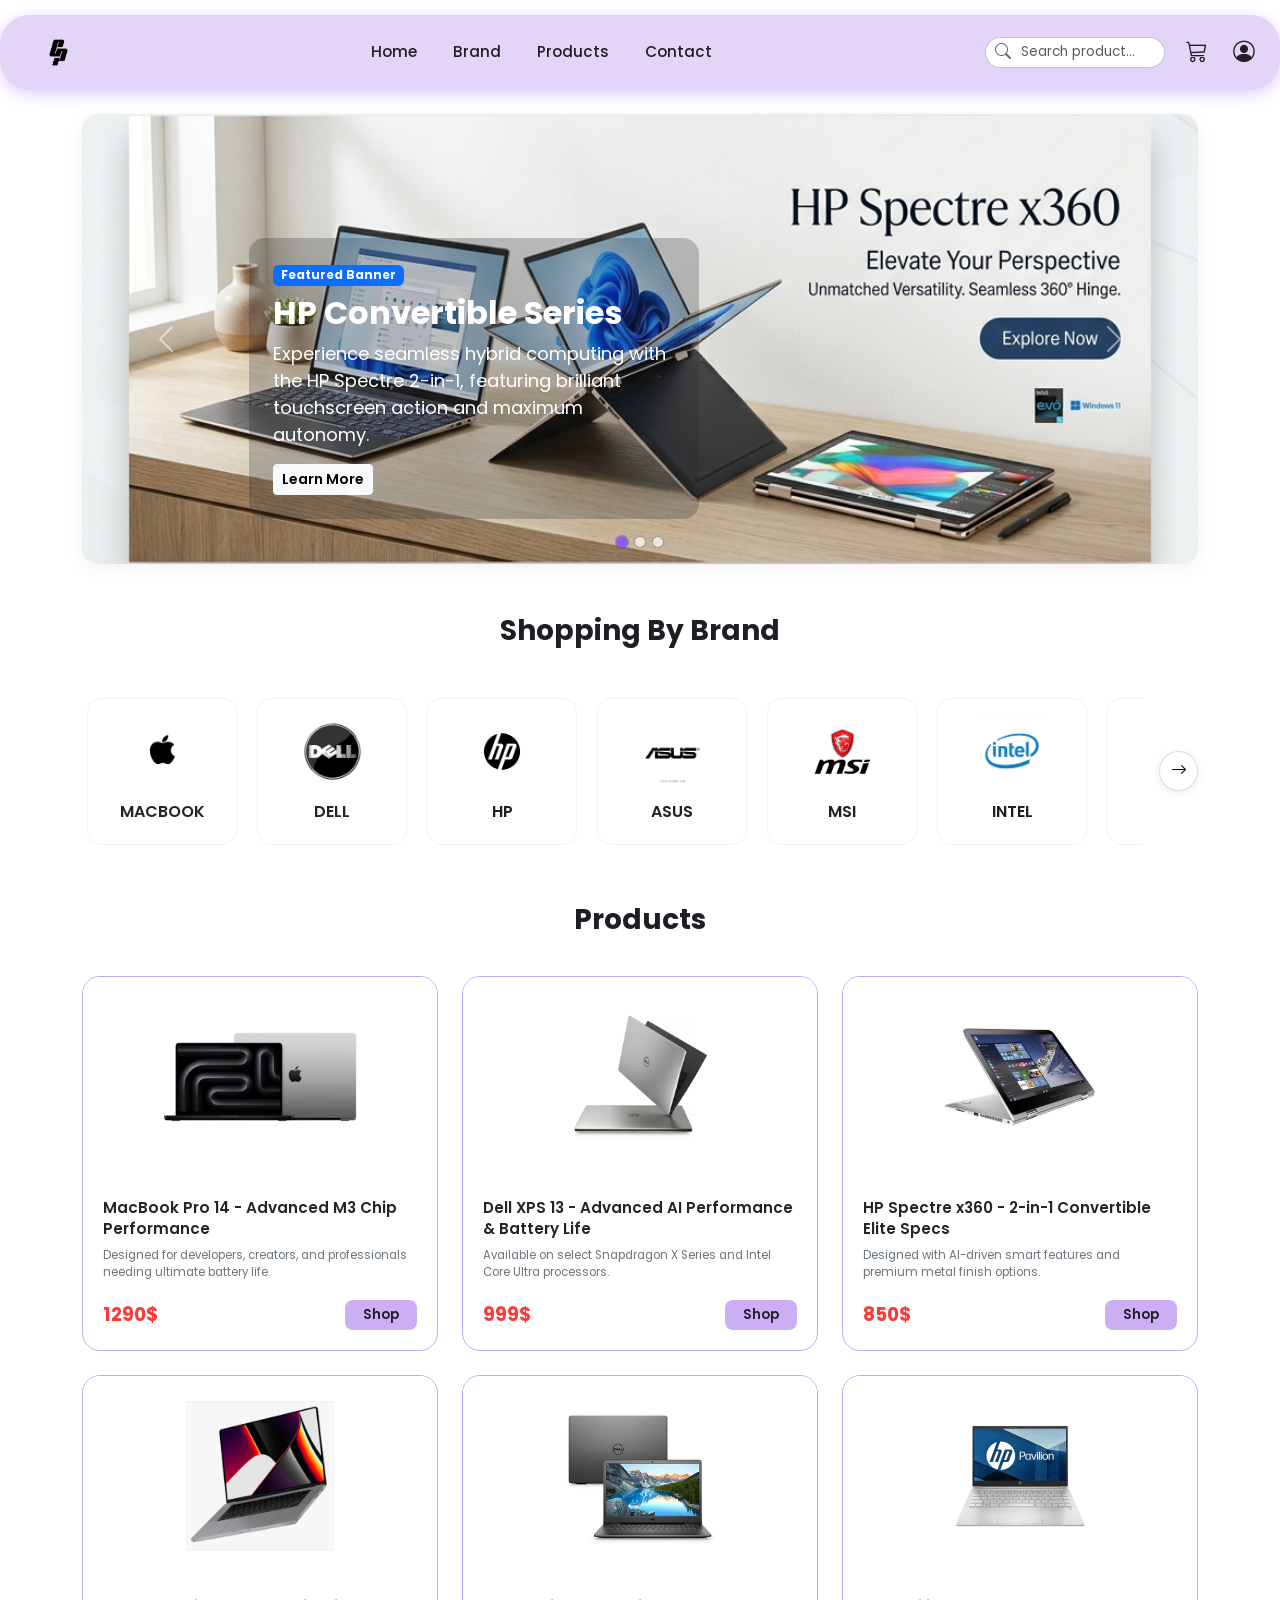
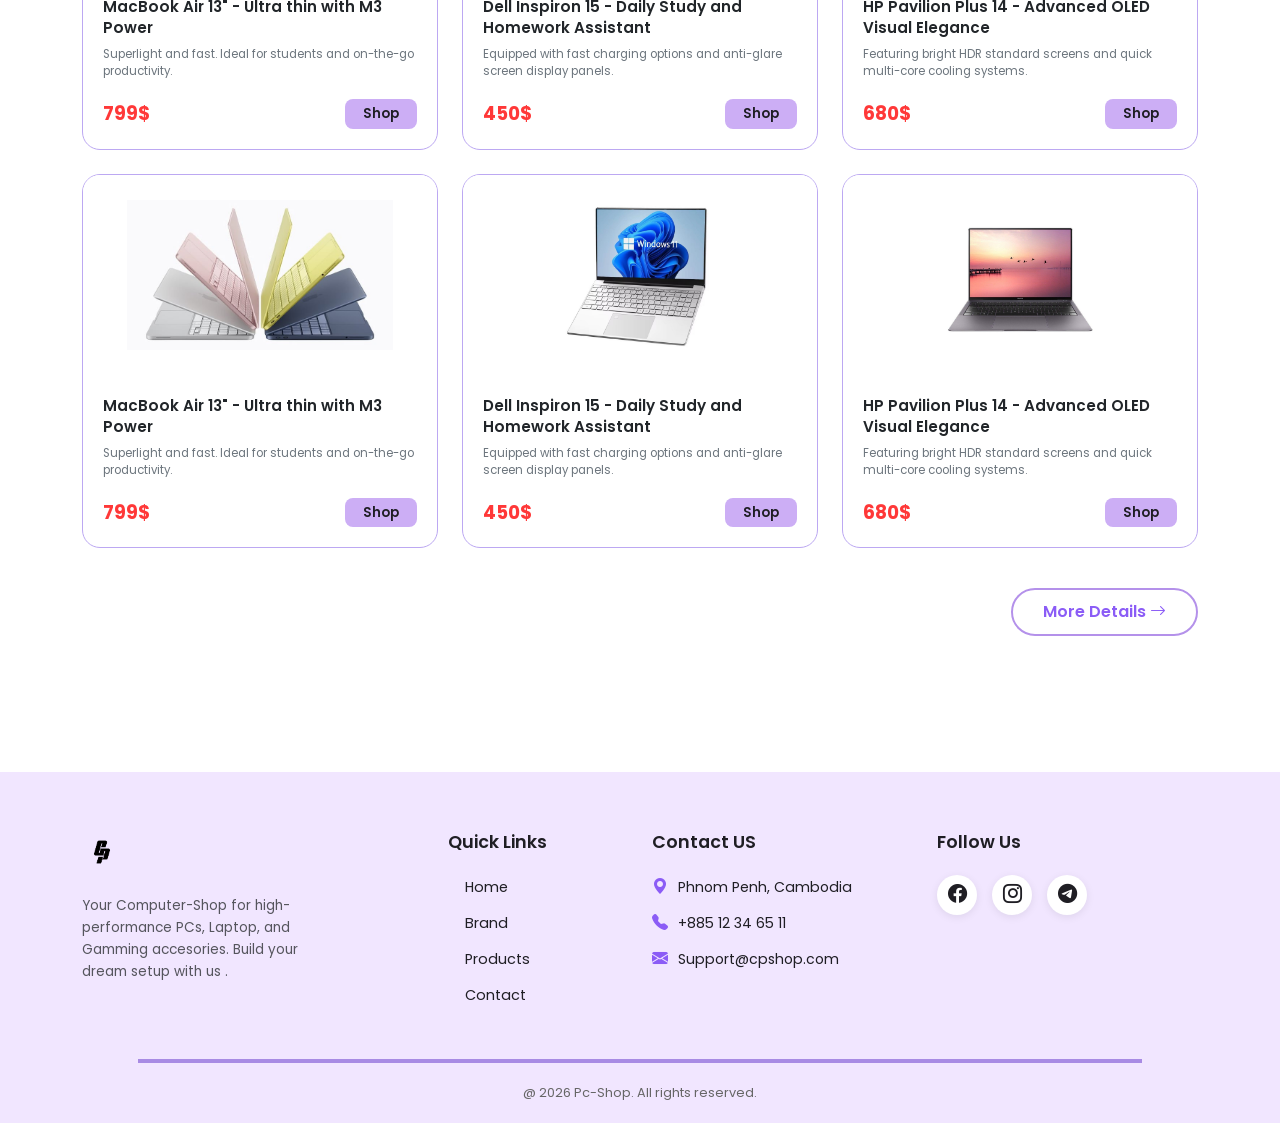
==== commit dffafc8a: "update footer" ====
--- a/index.html
+++ b/index.html
@@ -207,14 +207,10 @@
   <footer class="custom-footer" id="footer-section">
     <div class="container">
       <div class="row g-4">
-        <a class="navbar-brand fw-bold fs-3" href="#">
-          <img src="images/logo.png" width="40" alt="Logo">
-      </a>
         <div class="col-12 col-md-6 col-lg-3">
-          <div class="footer-logo">
-            <svg width="28" height="28" viewBox="0 0 32 32" class="brand-logo-img" style="color: #000;">
-
-          </div>
+          <a class="navbar-brand fw-bold fs-3 d-inline-flex mb-2" href="#">
+            <img src="images/logo.png" width="40" alt="Logo">
+          </a>
           <p class="footer-description">
             Your Computer-Shop for high-performance PCs, Laptop, and Gamming accesories. Build your dream setup with us .
           </p>
@@ -264,13 +260,6 @@
               <i class="bi bi-telegram"></i>
             </a>
           </div>
-          <form id="contact-form" class="mt-3">
-            <label for="newsletter-email" class="form-label d-none">Email Address</label>
-            <div class="input-group input-group-sm">
-              <input type="email" id="newsletter-email" class="form-control" placeholder="Quick subscribe..." required>
-              <button class="btn btn-dark" type="submit">Join</button>
-            </div>
-          </form>
         </div>
       </div>
 
@@ -287,6 +276,7 @@
   <!-- Bootstrap 5 JS Bundle -->
   <script src="https://cdn.jsdelivr.net/npm/bootstrap@5.3.3/dist/js/bootstrap.bundle.min.js"></script>
   <script src="js/cart.js"></script>
+  <script src="js/auth.js"></script>
   <script src="js/script.js"></script>
   
   <!-- Mobile Search Link Script -->
--- a/style.css
+++ b/style.css
@@ -725,4 +725,309 @@
   color: white;
   box-shadow: 0 10px 25px rgba(139, 92, 246, 0.35);
   transform: translateY(-2px);
-}+}
+/*login form */
+.auth-page {
+  min-height: 72vh;
+  display: flex;
+  align-items: center;
+  justify-content: center;
+  padding: 40px 15px;
+}
+.auth-card {
+  width: 100%;
+  max-width: 420px;
+  background: #fff;
+  border-radius: 28px;
+  overflow: hidden;
+  box-shadow: 0 20px 50px rgba(0,0,0,0.08);
+}
+.auth-blob {
+  height: 180px;
+  background: linear-gradient(135deg, var(--primary-purple, #8b5cf6) 0%, #ffffff 85%);
+  border-bottom-right-radius: 120px;
+}
+.auth-body {
+  padding: 28px 32px 36px;
+}
+.auth-title {
+  font-weight: 700;
+  font-size: 1.8rem;
+  margin-bottom: 6px;
+  font-family: 'Poppins', sans-serif;
+}
+.auth-subtext {
+  font-size: 0.9rem;
+  color: #666;
+  margin-bottom: 28px;
+}
+.auth-subtext a {
+  color: var(--primary-purple, #8b5cf6);
+  font-weight: 600;
+  text-decoration: none;
+}
+.auth-field {
+  display: flex;
+  align-items: center;
+  gap: 10px;
+  border: 1.5px solid #e5e5e5;
+  border-radius: 50px;
+  padding: 12px 18px;
+  margin-bottom: 16px;
+}
+.auth-field input {
+  border: none;
+  outline: none;
+  flex: 1;
+  font-size: 0.95rem;
+  background: transparent;
+}
+.auth-field .auth-prefix {
+  font-size: 0.95rem;
+  color: #444;
+  padding-right: 8px;
+  border-right: 1px solid #e5e5e5;
+}
+.auth-field .auth-forgot {
+  font-size: 0.72rem;
+  font-weight: 700;
+  letter-spacing: 0.03em;
+  color: var(--primary-purple, #8b5cf6);
+  text-decoration: none;
+  white-space: nowrap;
+}
+.auth-error {
+  font-size: 0.85rem;
+  color: #dc3545;
+  margin-bottom: 8px;
+}
+.auth-submit-row {
+  display: flex;
+  justify-content: flex-end;
+  margin-top: 22px;
+}
+.auth-btn {
+  background: var(--primary-purple, #8b5cf6);
+  color: #fff;
+  border: none;
+  padding: 12px 30px;
+  border-radius: 50px;
+  font-weight: 600;
+  font-size: 1rem;
+  display: inline-flex;
+  align-items: center;
+  gap: 8px;
+  cursor: pointer;
+  transition: opacity 0.2s ease;
+}
+.auth-btn:hover { opacity: 0.9; }
+.auth-socials {
+  display: flex;
+  justify-content: center;
+  gap: 24px;
+  margin-top: 36px;
+  font-size: 1.5rem;
+}
+.auth-socials i { color: #222; }
+.auth-socials i.bi-facebook { color: #1877F2; }
+.auth-socials i.bi-google { color: #EA4335; }
+.auth-socials i.bi-twitter { color: #1DA1F2; }
+
+/*Sing Up form*/
+.auth-page {
+  min-height: 72vh;
+  display: flex;
+  align-items: center;
+  justify-content: center;
+  padding: 40px 15px;
+}
+.auth-card {
+  width: 100%;
+  max-width: 420px;
+  background: #fff;
+  border-radius: 28px;
+  overflow: hidden;
+  box-shadow: 0 20px 50px rgba(0,0,0,0.08);
+}
+.auth-blob {
+  height: 160px;
+  background: linear-gradient(135deg, var(--primary-purple, #8b5cf6) 0%, #ffffff 85%);
+  border-bottom-right-radius: 120px;
+  position: relative;
+}
+.auth-blob .auth-back {
+  position: absolute;
+  top: 20px;
+  left: 20px;
+  font-size: 1.4rem;
+  color: #222;
+  text-decoration: none;
+  line-height: 1;
+}
+.auth-body {
+  padding: 28px 32px 36px;
+}
+.auth-title {
+  font-weight: 700;
+  font-size: 1.8rem;
+  margin-bottom: 6px;
+  font-family: 'Poppins', sans-serif;
+}
+.auth-subtext {
+  font-size: 0.9rem;
+  color: #666;
+  margin-bottom: 28px;
+}
+.auth-subtext a {
+  color: var(--primary-purple, #8b5cf6);
+  font-weight: 600;
+  text-decoration: none;
+}
+.auth-field {
+  display: flex;
+  align-items: center;
+  gap: 10px;
+  border: 1.5px solid #e5e5e5;
+  border-radius: 50px;
+  padding: 12px 18px;
+  margin-bottom: 16px;
+}
+.auth-field input {
+  border: none;
+  outline: none;
+  flex: 1;
+  font-size: 0.95rem;
+  background: transparent;
+}
+.auth-error {
+  font-size: 0.85rem;
+  color: #dc3545;
+  margin-bottom: 8px;
+}
+.auth-submit-row {
+  display: flex;
+  justify-content: flex-end;
+  margin-top: 22px;
+}
+.auth-btn {
+  background: var(--primary-purple, #8b5cf6);
+  color: #fff;
+  border: none;
+  padding: 12px 30px;
+  border-radius: 50px;
+  font-weight: 600;
+  font-size: 1rem;
+  display: inline-flex;
+  align-items: center;
+  gap: 8px;
+  cursor: pointer;
+  transition: opacity 0.2s ease;
+}
+.auth-btn:hover { opacity: 0.9; }
+
+/*upload pic*/
+.profile-avatar-img{
+  width:120px;
+  height:120px;
+  border-radius:50%;
+  object-fit:cover;
+  border:4px solid #fff;
+  box-shadow:0 8px 20px rgba(0,0,0,.15);
+}
+/*Profile form */
+.auth-page {
+  min-height: 72vh;
+  display: flex;
+  align-items: center;
+  justify-content: center;
+  padding: 40px 15px;
+}
+.auth-card {
+  width: 100%;
+  max-width: 460px;
+  background: #fff;
+  border-radius: 28px;
+  overflow: hidden;
+  box-shadow: 0 20px 50px rgba(0,0,0,0.08);
+}
+.auth-blob {
+  height: 160px;
+  background: linear-gradient(135deg, var(--primary-purple, #8b5cf6) 0%, #ffffff 85%);
+  border-bottom-right-radius: 120px;
+  display: flex;
+  align-items: flex-end;
+  padding: 0 0 18px 32px;
+}
+.profile-avatar {
+  width: 74px;
+  height: 74px;
+  border-radius: 50%;
+  background: #fff;
+  color: var(--primary-purple, #8b5cf6);
+  font-weight: 700;
+  font-size: 1.8rem;
+  display: flex;
+  align-items: center;
+  justify-content: center;
+  box-shadow: 0 8px 20px rgba(0,0,0,0.12);
+}
+.auth-body {
+  padding: 24px 32px 36px;
+}
+.auth-title {
+  font-weight: 700;
+  font-size: 1.7rem;
+  margin-bottom: 6px;
+  font-family: 'Poppins', sans-serif;
+}
+.auth-subtext {
+  font-size: 0.9rem;
+  color: #666;
+  margin-bottom: 24px;
+}
+.auth-field {
+  display: flex;
+  align-items: center;
+  gap: 10px;
+  border: 1.5px solid #e5e5e5;
+  border-radius: 50px;
+  padding: 12px 18px;
+  margin-bottom: 16px;
+}
+.auth-field input {
+  border: none;
+  outline: none;
+  flex: 1;
+  font-size: 0.95rem;
+  background: transparent;
+}
+.auth-error {
+  font-size: 0.85rem;
+  color: #dc3545;
+  margin-bottom: 8px;
+}
+.auth-success {
+  font-size: 0.85rem;
+  color: #198754;
+  margin-bottom: 8px;
+}
+.auth-submit-row {
+  display: flex;
+  justify-content: flex-end;
+  margin-top: 22px;
+}
+.auth-btn {
+  background: var(--primary-purple, #8b5cf6);
+  color: #fff;
+  border: none;
+  padding: 12px 30px;
+  border-radius: 50px;
+  font-weight: 600;
+  font-size: 1rem;
+  display: inline-flex;
+  align-items: center;
+  gap: 8px;
+  cursor: pointer;
+  transition: opacity 0.2s ease;
+}
+.auth-btn:hover { opacity: 0.9; }
